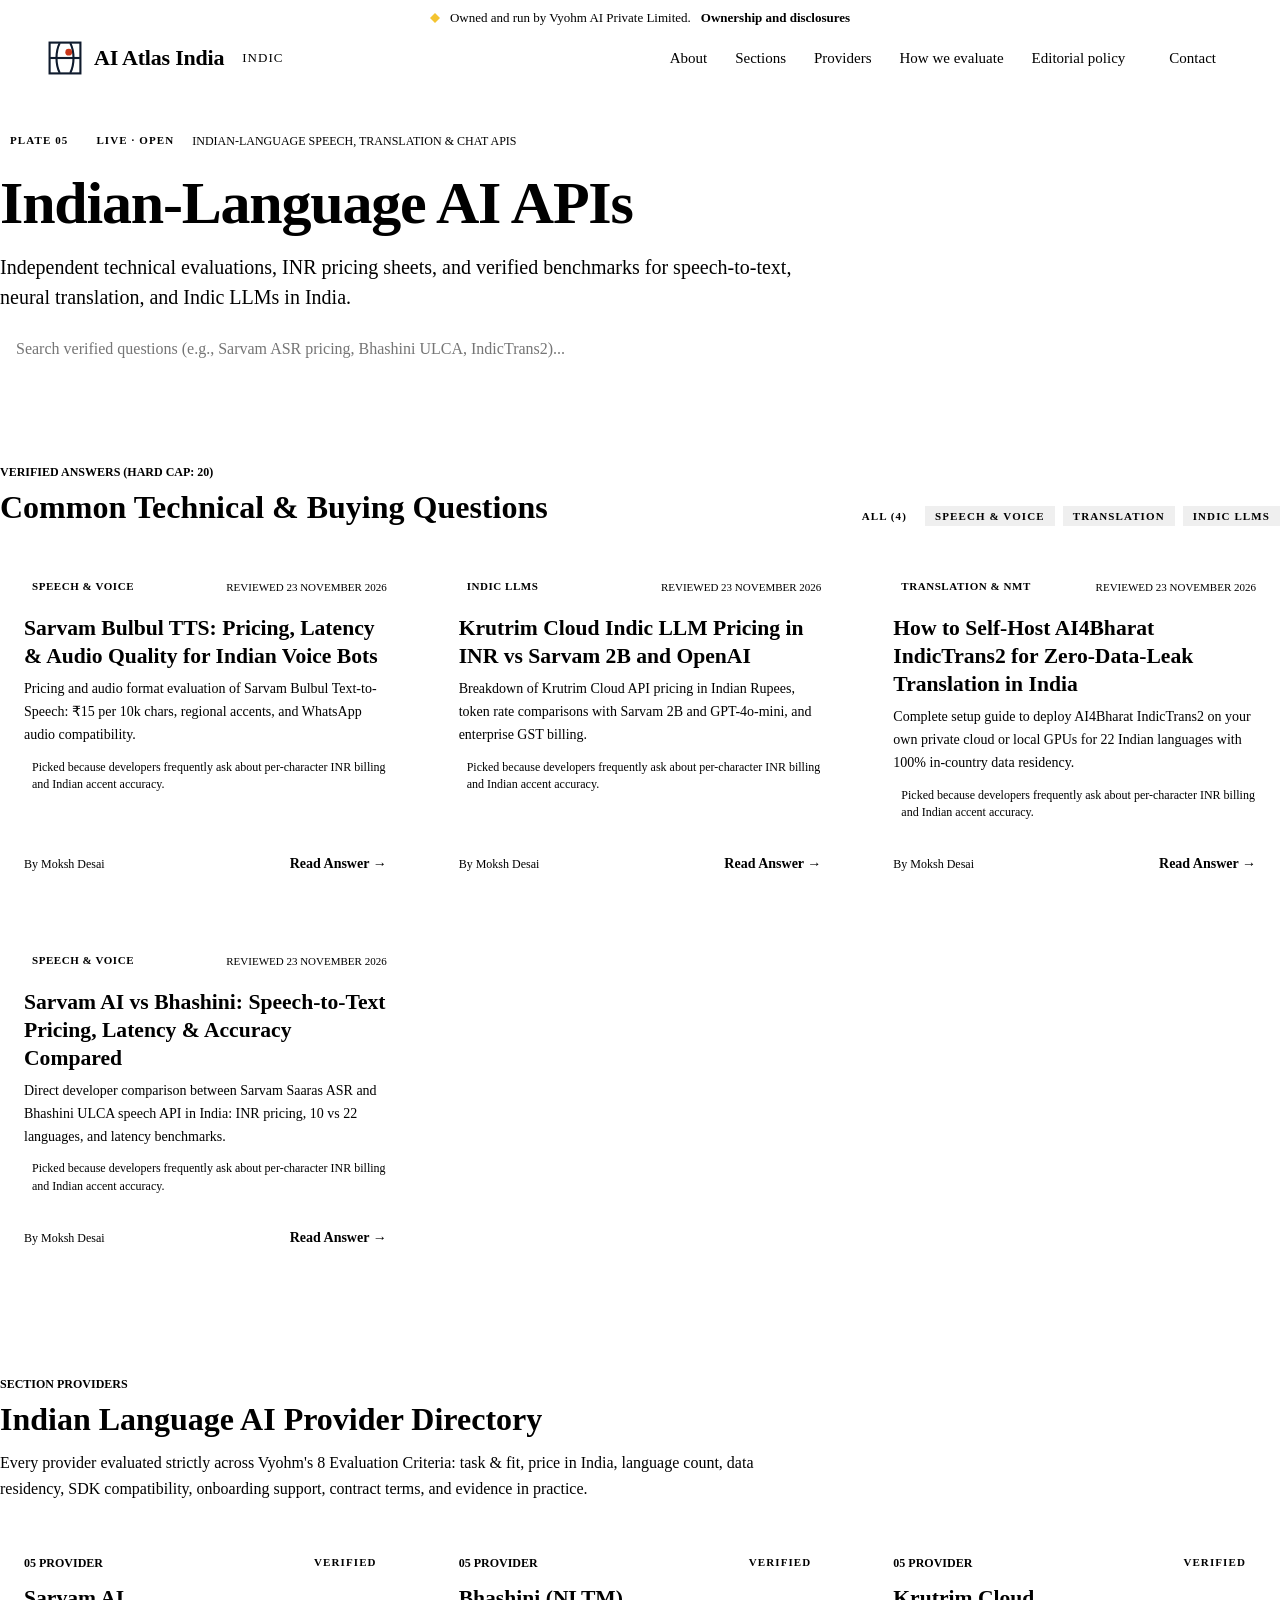
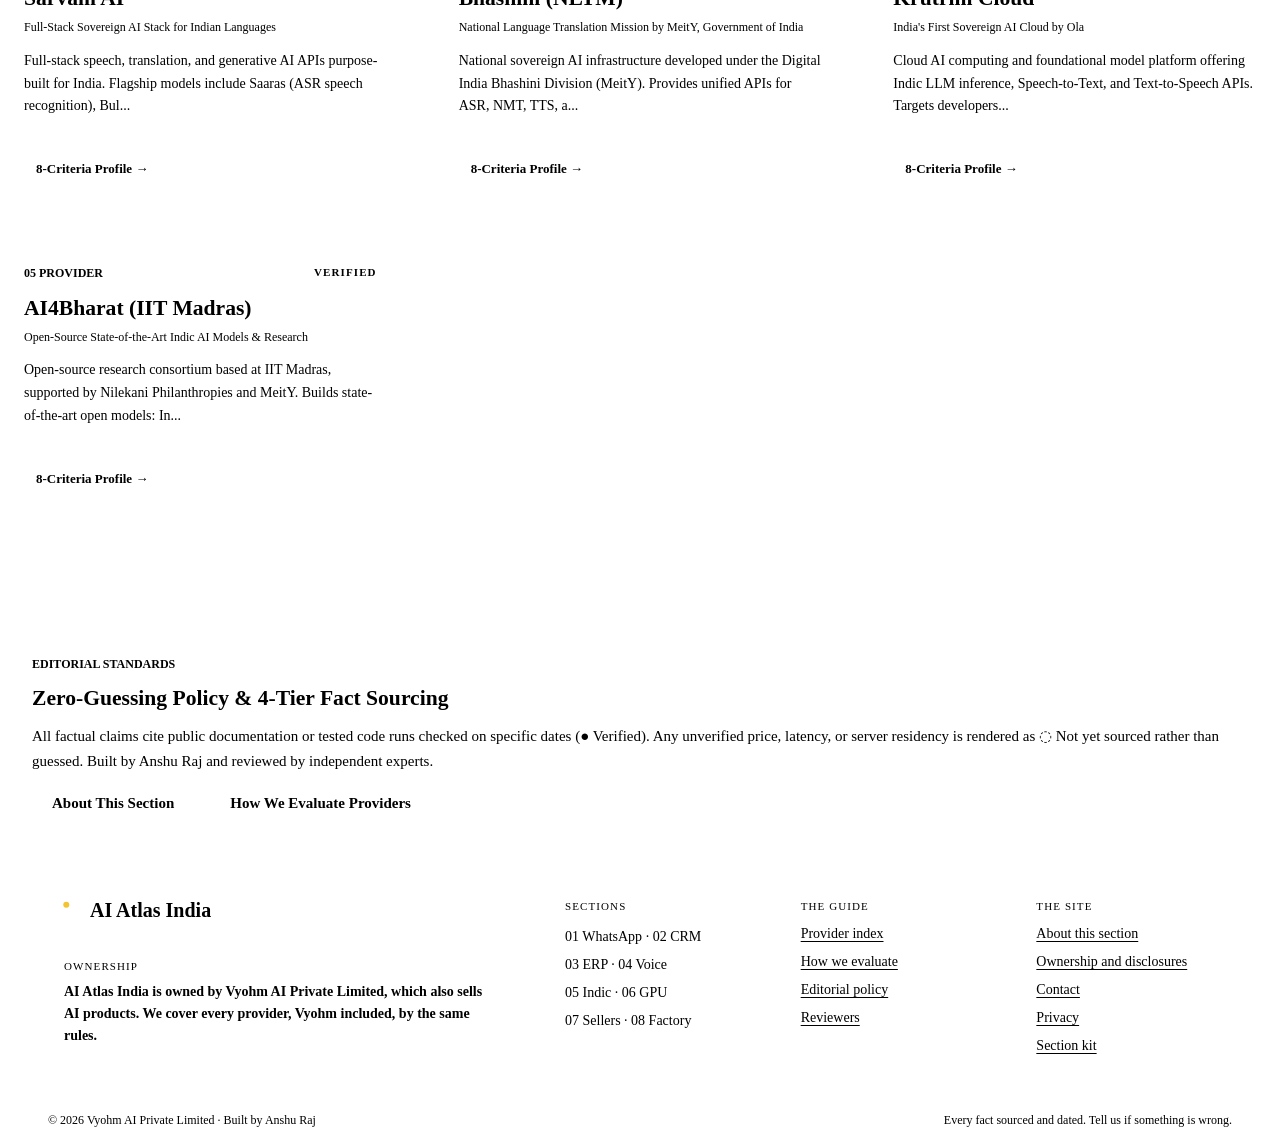
==== frontend/index.html @ ab7abc62 "feat: complete production-ready automated content discovery, expert verification, and publishing eng" ====
<!DOCTYPE html>
<html lang="en" data-section="indic">
<head>
  <meta charset="UTF-8">
  <meta name="viewport" content="width=device-width, initial-scale=1.0">
  <title>Plate 05: Indic Language AI — AI Atlas India</title>
  <meta name="description" content="Authoritative guide to Indian-language speech, translation, and chat APIs. Verified INR pricing, Indian language benchmarks, and working Python examples.">
  <link rel="canonical" href="https://indic.aiatlasindia.com/">
  
  <!-- AI Atlas India Section Kit Design Tokens -->
  <link rel="stylesheet" href="/tokens.css">
  
  <!-- Typography: Bricolage Grotesque, IBM Plex Sans, IBM Plex Mono -->
  <link rel="preconnect" href="https://fonts.googleapis.com">
  <link rel="preconnect" href="https://fonts.gstatic.com" crossorigin>
  <link href="https://fonts.googleapis.com/css2?family=Bricolage+Grotesque:opsz,wght@12..96,600;700;800&family=IBM+Plex+Mono:wght@400;500;600&family=IBM+Plex+Sans:wght@400;500;600;700&display=swap" rel="stylesheet">
  
  <style>
    /* Section Kit Core Application Styles */
    *, *::before, *::after { box-sizing: border-box; }
    html, body {
      margin: 0;
      padding: 0;
      background: var(--atlas-paper);
      color: var(--atlas-ink);
      font-family: var(--atlas-font-body);
      font-size: 16px;
      line-height: 1.625;
      -webkit-font-smoothing: antialiased;
    }
    a {
      color: var(--atlas-ink);
      text-decoration: none !important;
    }
    a:hover {
      color: var(--atlas-route) !important;
      text-decoration: none !important;
    }
    
    /* Route Red underline strictly for footer links and inline text citations */
    .atlas-footer a,
    footer a,
    .atlas-citation a,
    .atlas-prose a,
    .atlas-article-body p a {
      text-decoration: underline !important;
      text-decoration-color: var(--atlas-route) !important;
      text-underline-offset: 3px !important;
    }
    .atlas-footer a:hover,
    footer a:hover,
    .atlas-citation a:hover,
    .atlas-prose a:hover,
    .atlas-article-body p a:hover {
      color: var(--atlas-route) !important;
      text-decoration: underline !important;
      text-decoration-color: var(--atlas-route) !important;
    }

    /* Ensure card titles, buttons, headings and read answer links never have red underlines */
    .atlas-card a,
    .qa-card a,
    .atlas-card h3 a,
    .qa-card h3 a,
    .atlas-button,
    .atlas-header a,
    .atlas-h1 a,
    .atlas-h2 a,
    .atlas-h3 a,
    .qa-read-link,
    a.qa-read-link {
      text-decoration: none !important;
      border-bottom: none !important;
    }
    .atlas-card a:hover,
    .qa-card a:hover,
    .atlas-card h3 a:hover,
    .qa-read-link:hover,
    a.qa-read-link:hover {
      color: var(--atlas-route) !important;
      text-decoration: none !important;
      border-bottom: none !important;
    }
    
    .atlas-container {
      max-width: var(--atlas-content);
      margin: 0 auto;
      padding: 0 var(--atlas-gutter);
    }
    
    .atlas-band {
      padding: 48px 0;
      border-bottom: var(--atlas-band-rule);
    }
    .atlas-band--sea {
      background-color: var(--atlas-sea);
      background-image: 
        linear-gradient(to right, var(--atlas-grid) 1px, transparent 1px),
        linear-gradient(to bottom, var(--atlas-grid) 1px, transparent 1px);
      background-size: var(--atlas-grid-size) var(--atlas-grid-size);
    }
    
    /* Typography Rules */
    .atlas-display {
      font-family: var(--atlas-font-display);
      font-size: 2.75rem;
      line-height: 1.1;
      font-weight: 700;
      margin: 0 0 16px 0;
      letter-spacing: -0.02em;
    }
    @media (min-width: 768px) {
      .atlas-display { font-size: 3.75rem; }
    }
    .atlas-h2 {
      font-family: var(--atlas-font-display);
      font-size: 2rem;
      line-height: 1.2;
      font-weight: 700;
      margin: 0 0 20px 0;
    }
    .atlas-h3 {
      font-family: var(--atlas-font-display);
      font-size: 1.35rem;
      line-height: 1.3;
      font-weight: 700;
      margin: 0 0 12px 0;
    }
    .atlas-label {
      font-family: var(--atlas-font-mono);
      font-size: 0.75rem;
      line-height: 1.5;
      text-transform: uppercase;
      letter-spacing: var(--atlas-label-tracking);
      color: var(--atlas-muted);
    }
    .atlas-label--indic { color: var(--atlas-indic); font-weight: 600; }
    
    /* Status Badges */
    .atlas-badge {
      display: inline-flex;
      align-items: center;
      gap: 6px;
      padding: 4px 10px;
      font-family: var(--atlas-font-mono);
      font-size: 11px;
      font-weight: 600;
      text-transform: uppercase;
      letter-spacing: 0.1em;
      border: 1.5px solid var(--atlas-ink);
      border-radius: var(--atlas-radius);
    }
    .atlas-badge--live {
      background: var(--atlas-ink);
      color: var(--atlas-paper);
    }
    .atlas-badge--signal {
      background: var(--atlas-signal);
      color: var(--atlas-ink);
    }
    .atlas-badge--indic {
      background: var(--atlas-indic);
      color: var(--atlas-paper);
      border-color: var(--atlas-indic);
    }
    
    /* Fact Marks */
    .atlas-fact {
      font-family: var(--atlas-font-mono);
      font-size: 12px;
      line-height: 1.5;
      display: inline-block;
      padding: 2px 6px;
      background: var(--atlas-wash);
      border: 1px solid var(--atlas-rule);
      margin: 2px 0;
    }
    .atlas-fact--verified { color: var(--atlas-ink); }
    .atlas-fact--unsourced { color: var(--atlas-muted); border-style: dashed; }
    
    /* Byline Box */
    .atlas-byline-box {
      border: var(--atlas-border);
      background: var(--atlas-wash);
      padding: 16px 20px;
      margin: 24px 0;
      font-size: 14px;
    }
    .atlas-selection-chip {
      display: inline-block;
      border: 1px solid var(--atlas-rule);
      background: var(--atlas-wash);
      padding: 4px 8px;
      font-family: var(--atlas-font-mono);
      font-size: 11px;
      margin-top: 8px;
      color: var(--atlas-muted);
    }
    
    /* Cards and Grids */
    .atlas-grid-cards {
      display: grid;
      grid-template-columns: repeat(auto-fill, minmax(340px, 1fr));
      gap: 24px;
      margin-top: 24px;
    }
    .atlas-card {
      background: var(--atlas-paper);
      border: var(--atlas-border);
      padding: 24px;
      display: flex;
      flex-direction: column;
      justify-content: space-between;
    }
    .atlas-card:hover {
      outline: 2px solid var(--atlas-indic);
    }
    
    /* Tables */
    .atlas-table-wrapper {
      overflow-x: auto;
      margin: 24px 0;
      border: var(--atlas-border);
    }
    .atlas-table {
      width: 100%;
      border-collapse: collapse;
      text-align: left;
      font-size: 14px;
      background: var(--atlas-paper);
    }
    .atlas-table th {
      background: var(--atlas-ink);
      color: var(--atlas-paper);
      padding: 12px 16px;
      font-family: var(--atlas-font-mono);
      font-size: 12px;
      text-transform: uppercase;
      letter-spacing: 0.08em;
    }
    .atlas-table td {
      padding: 14px 16px;
      border-bottom: var(--atlas-row-rule);
      vertical-align: top;
    }
    .atlas-table tr:last-child td {
      border-bottom: none;
    }
    
    /* Code Blocks */
    .atlas-code-block {
      background: var(--atlas-ink);
      color: var(--atlas-on-ink);
      padding: 20px;
      border: var(--atlas-border);
      font-family: var(--atlas-font-mono);
      font-size: 13px;
      line-height: 1.6;
      overflow-x: auto;
      margin: 20px 0;
      position: relative;
    }
    .atlas-code-header {
      display: flex;
      justify-content: space-between;
      align-items: center;
      background: var(--atlas-ink-soft);
      padding: 8px 16px;
      margin: -20px -20px 16px -20px;
      font-family: var(--atlas-font-mono);
      font-size: 11px;
      text-transform: uppercase;
      letter-spacing: 0.1em;
      color: var(--atlas-on-ink-muted);
      border-bottom: 1px solid var(--atlas-ink-line);
    }
    
    /* Buttons & Search Controls */
    .atlas-button {
      display: inline-flex;
      align-items: center;
      justify-content: center;
      min-height: var(--atlas-tap);
      padding: 0 20px;
      font-family: var(--atlas-font-body);
      font-size: 15px;
      font-weight: 600;
      border: var(--atlas-border);
      border-radius: var(--atlas-radius);
      cursor: pointer;
      text-decoration: none;
    }
    .atlas-button--signal {
      background: var(--atlas-signal);
      color: var(--atlas-ink);
    }
    .atlas-button--signal:hover {
      background: #e2b322;
    }
    .atlas-button--secondary {
      background: var(--atlas-paper);
      color: var(--atlas-ink);
    }
    .atlas-button--secondary:hover {
      background: var(--atlas-wash);
    }
    
    .atlas-search-input {
      width: 100%;
      height: var(--atlas-tap);
      padding: 0 16px;
      font-family: var(--atlas-font-body);
      font-size: 16px;
      border: var(--atlas-border);
      border-radius: var(--atlas-radius);
      background: var(--atlas-paper);
      color: var(--atlas-ink);
      box-sizing: border-box;
    }
    .atlas-search-input:focus {
      outline: 2px solid var(--atlas-indic);
    }
  </style>
  
  
  <!-- Google tag (gtag.js) -->
  <script async src="https://www.googletagmanager.com/gtag/js?id=G-WK0D46CCQZ"></script>
  <script>
    window.dataLayer = window.dataLayer || [];
    function gtag(){dataLayer.push(arguments);}
    gtag('js', new Date());
    gtag('config', 'G-WK0D46CCQZ');
  </script>

  
  
</head>
<body>

<!-- AI Atlas India header. Generated from the live site at build time. Use it unchanged. -->
<!-- Needs tokens.css: <link rel="stylesheet" href="https://aiatlasindia.com/kit/tokens.css"> -->
<style>
/* Shared header. Needs tokens.css. Shipped inside /kit/header.html. */
.atlas-header {
  font-family: var(--atlas-font-body);
  color: var(--atlas-ink);
  background: var(--atlas-paper);
  border-bottom: 2px solid var(--atlas-ink);
}
.atlas-header a { text-decoration: none; }
.atlas-header__strip {
  background: var(--atlas-ink);
  color: var(--atlas-on-ink);
  font-size: 13px;
  line-height: 20px;
  padding: 8px 24px;
  display: flex;
  flex-wrap: wrap;
  gap: 4px 10px;
  justify-content: center;
  align-items: center;
  text-align: center;
  --atlas-focus: var(--atlas-signal);
}
.atlas-header__strip svg { flex: none; }
.atlas-header__strip a {
  color: var(--atlas-paper);
  font-weight: 600;
  text-decoration: underline;
  text-decoration-color: var(--atlas-route);
  text-underline-offset: 3px;
  padding-block: 12px;
  margin-block: -12px;
}
.atlas-header__strip a:hover { color: var(--atlas-signal); }
.atlas-header__bar {
  max-width: 1184px;
  margin: 0 auto;
  padding: 14px var(--atlas-gutter);
  display: flex;
  align-items: center;
  justify-content: space-between;
  gap: 24px;
  box-sizing: border-box;
  position: relative;
}
.atlas-header__lockup { display: flex; align-items: center; gap: 10px; min-width: 0; }
.atlas-header__brand {
  display: flex;
  align-items: center;
  gap: 12px;
  color: var(--atlas-ink);
  min-height: 44px;
}
.atlas-header__brand:hover { color: var(--atlas-ink); }
.atlas-header__brand svg { flex: none; }
.atlas-header__name {
  font-family: var(--atlas-font-display);
  font-size: 22px;
  font-weight: 700;
  letter-spacing: -0.01em;
  white-space: nowrap;
}
.atlas-header__section {
  display: inline-flex;
  align-items: center;
  min-height: 44px;
  color: var(--atlas-paper);
}
.atlas-header__section span {
  font-family: var(--atlas-font-mono);
  font-size: 13px;
  line-height: 20px;
  text-transform: uppercase;
  letter-spacing: 0.08em;
  padding: 3px 8px;
  background: var(--atlas-section);
  color: var(--atlas-paper);
  white-space: nowrap;
}
.atlas-header__section:hover { color: var(--atlas-paper); }
.atlas-header__nav {
  display: flex;
  align-items: center;
  gap: 28px;
  font-size: 15px;
  font-weight: 500;
  white-space: nowrap;
}
.atlas-header__nav a {
  color: var(--atlas-ink);
  display: inline-flex;
  align-items: center;
  min-height: 44px;
}
.atlas-header__nav a:hover { color: var(--atlas-route); }
.atlas-header__nav a.atlas-header__contact {
  border: 1.5px solid var(--atlas-ink);
  padding: 0 16px;
}
.atlas-header__menu { display: none; }
.atlas-header__menu summary {
  width: 44px;
  height: 44px;
  border: 1.5px solid var(--atlas-ink);
  background: var(--atlas-paper);
  display: flex;
  align-items: center;
  justify-content: center;
  cursor: pointer;
  list-style: none;
}
.atlas-header__menu summary::-webkit-details-marker { display: none; }
.atlas-header__menu nav {
  position: absolute;
  left: 0;
  right: 0;
  top: 100%;
  z-index: 5;
  background: var(--atlas-paper);
  border-top: 2px solid var(--atlas-ink);
  border-bottom: 2px solid var(--atlas-ink);
  display: flex;
  flex-direction: column;
  padding: 4px var(--atlas-gutter) 12px;
}
.atlas-header__menu nav a {
  color: var(--atlas-ink);
  font-size: 17px;
  font-weight: 500;
  min-height: 48px;
  display: flex;
  align-items: center;
  border-bottom: 1px solid var(--atlas-rule);
}
.atlas-header__menu nav a:last-child { border-bottom: 0; }

@media (max-width: 919px) {
  .atlas-header__nav { display: none; }
  .atlas-header__menu { display: block; }
}
@media (max-width: 767px) {
  .atlas-header__strip { padding-inline: 16px; }
}
@media (max-width: 399px) {
  .atlas-header__name { font-size: 20px; }
  .atlas-header__brand { gap: 10px; }
  .atlas-header__section span { font-size: 11px; padding: 3px 6px; }
}
</style>
<header class="atlas-header"> <div class="atlas-header__strip"> <svg aria-hidden="true" width="10" height="10" viewBox="0 0 10 10"><path d="M5 0 L10 5 L5 10 L0 5 Z" fill="#F4C430"></path></svg> <span>Owned and run by Vyohm AI Private Limited.</span> <a href="https://aiatlasindia.com/disclosures/">Ownership and disclosures</a> </div> <div class="atlas-header__bar"> <div class="atlas-header__lockup"> <a class="atlas-header__brand" href="https://aiatlasindia.com/"> <svg aria-hidden="true" width="34" height="34" viewBox="0 0 32 32"><g fill="none" stroke="#0F1B2D" stroke-width="2"><rect x="1.5" y="1.5" width="29" height="29"/><path d="M11 2C7 10 7 22 11 30"/><path d="M21 2c4 8 4 20 0 28"/><path d="M2 16h28"/><circle cx="19.5" cy="10.5" r="3.2" fill="#C9361A" stroke="none"/></g></svg> <span class="atlas-header__name">AI Atlas India</span> </a> <div class="atlas-header__section"><span>INDIC</span></div> </div> <nav class="atlas-header__nav" aria-label="Main"> <a href="/about.html">About</a><a href="https://aiatlasindia.com/#sections">Sections</a><a href="https://aiatlasindia.com/providers/">Providers</a><a href="https://aiatlasindia.com/how-we-evaluate/">How we evaluate</a><a href="https://aiatlasindia.com/editorial-policy/">Editorial policy</a> <a class="atlas-header__contact" href="https://aiatlasindia.com/contact/">Contact</a> </nav> <details class="atlas-header__menu"> <summary aria-label="Menu"> <svg aria-hidden="true" width="20" height="20" viewBox="0 0 20 20" fill="none" stroke="#0F1B2D" stroke-width="2"><path d="M3 5h14M3 10h14M3 15h14"></path></svg> </summary> <nav aria-label="Main menu"> <a href="/about.html">About</a><a href="https://aiatlasindia.com/#sections">Sections</a><a href="https://aiatlasindia.com/providers/">Providers</a><a href="https://aiatlasindia.com/how-we-evaluate/">How we evaluate</a><a href="https://aiatlasindia.com/editorial-policy/">Editorial policy</a> <a href="https://aiatlasindia.com/contact/">Contact</a> </nav> </details> </div> </header>


<main id="content">
  <!-- Hero Section Band -->
  <div class="atlas-band atlas-band--sea">
    <div class="atlas-container">
      <div style="display: flex; gap: 8px; align-items: center; margin-bottom: 16px;">
        <span class="atlas-badge atlas-badge--indic">PLATE 05</span>
        <span class="atlas-badge atlas-badge--live">LIVE · OPEN</span>
        <span class="atlas-label">INDIAN-LANGUAGE SPEECH, TRANSLATION & CHAT APIS</span>
      </div>
      <h1 class="atlas-display">Indian-Language AI APIs</h1>
      <p style="font-size: 1.25rem; line-height: 1.5; color: var(--atlas-muted); max-width: 820px; margin: 0 0 24px 0;">
        Independent technical evaluations, INR pricing sheets, and verified benchmarks for speech-to-text, neural translation, and Indic LLMs in India.
      </p>
      
      <!-- Live Search Box -->
      <div style="max-width: 640px; margin-top: 16px;">
        <input type="text" id="qaSearchInput" class="atlas-search-input" placeholder="Search verified questions (e.g., Sarvam ASR pricing, Bhashini ULCA, IndicTrans2)..." aria-label="Search verified questions">
      </div>
    </div>
  </div>

  <!-- Verified Q&As Band -->
  <div class="atlas-band">
    <div class="atlas-container">
      <div style="display: flex; justify-content: space-between; align-items: flex-end; flex-wrap: wrap; gap: 16px; margin-bottom: 24px;">
        <div>
          <span class="atlas-label atlas-label--indic">VERIFIED ANSWERS (HARD CAP: 20)</span>
          <h2 class="atlas-h2" style="margin: 4px 0 0 0; text-decoration: none !important; border: none !important;">Common Technical & Buying Questions</h2>
        </div>
        <!-- Category Filter Pills -->
        <div style="display: flex; gap: 8px; flex-wrap: wrap;" id="categoryFilterGroup">
          <button class="atlas-badge atlas-badge--indic cat-filter-btn" data-cat="all" style="cursor: pointer;">ALL (4)</button>
          <button class="atlas-badge cat-filter-btn" data-cat="Speech & Voice" style="cursor: pointer;">SPEECH & VOICE</button>
          <button class="atlas-badge cat-filter-btn" data-cat="Translation & NMT" style="cursor: pointer;">TRANSLATION</button>
          <button class="atlas-badge cat-filter-btn" data-cat="Indic LLMs" style="cursor: pointer;">INDIC LLMS</button>
        </div>
      </div>

      <div class="atlas-grid-cards" id="qaGrid">
        
        <article class="atlas-card qa-card" data-category="Speech &amp; Voice" data-title="sarvam bulbul tts: pricing, latency &amp; audio quality for indian voice bots">
          <div>
            <div style="display: flex; justify-content: space-between; align-items: center; flex-wrap: wrap; row-gap: 8px; column-gap: 16px; margin-bottom: 14px;">
              <span class="atlas-badge atlas-badge--indic" style="white-space: nowrap; flex-shrink: 0; font-size: 11px; padding: 4px 8px; letter-spacing: 0.05em;">SPEECH &AMP; VOICE</span>
              <span class="atlas-label" style="white-space: nowrap; font-size: 11px; color: var(--atlas-muted); text-align: right; flex-shrink: 0; margin-left: auto;">REVIEWED 23 November 2026</span>
            </div>
            <h3 class="atlas-h3" style="margin-bottom: 8px;">
              <a href="/answers/sarvam-bulbul-tts-pricing-and-voice-latency.html" style="text-decoration: none !important; border-bottom: none !important; color: var(--atlas-ink);">Sarvam Bulbul TTS: Pricing, Latency &amp; Audio Quality for Indian Voice Bots</a>
            </h3>
            <p style="font-size: 14px; color: var(--atlas-muted); margin: 0 0 12px 0;">
              Pricing and audio format evaluation of Sarvam Bulbul Text-to-Speech: ₹15 per 10k chars, regional accents, and WhatsApp audio compatibility.
            </p>
            <div style="font-size: 12px; line-height: 1.45; color: var(--atlas-muted); margin-top: 10px; border-left: 2px solid var(--atlas-indic); padding-left: 8px;">
              Picked because developers frequently ask about per-character INR billing and Indian accent accuracy.
            </div>
          </div>
          <div style="padding-top: 16px; border-top: var(--atlas-row-rule); margin-top: 16px; display: flex; justify-content: space-between; align-items: center;">
            <span style="font-size: 12px; font-family: var(--atlas-font-mono); color: var(--atlas-muted);">
              By Moksh Desai
            </span>
            <a href="/answers/sarvam-bulbul-tts-pricing-and-voice-latency.html" class="qa-read-link" style="font-weight: 600; font-size: 14px; text-decoration: none !important; border-bottom: none !important; color: var(--atlas-ink);">Read Answer →</a>
          </div>
        </article>

        <article class="atlas-card qa-card" data-category="Indic LLMs" data-title="krutrim cloud indic llm pricing in inr vs sarvam 2b and openai">
          <div>
            <div style="display: flex; justify-content: space-between; align-items: center; flex-wrap: wrap; row-gap: 8px; column-gap: 16px; margin-bottom: 14px;">
              <span class="atlas-badge atlas-badge--indic" style="white-space: nowrap; flex-shrink: 0; font-size: 11px; padding: 4px 8px; letter-spacing: 0.05em;">INDIC LLMS</span>
              <span class="atlas-label" style="white-space: nowrap; font-size: 11px; color: var(--atlas-muted); text-align: right; flex-shrink: 0; margin-left: auto;">REVIEWED 23 November 2026</span>
            </div>
            <h3 class="atlas-h3" style="margin-bottom: 8px;">
              <a href="/answers/krutrim-cloud-indic-llm-pricing-and-token-cost.html" style="text-decoration: none !important; border-bottom: none !important; color: var(--atlas-ink);">Krutrim Cloud Indic LLM Pricing in INR vs Sarvam 2B and OpenAI</a>
            </h3>
            <p style="font-size: 14px; color: var(--atlas-muted); margin: 0 0 12px 0;">
              Breakdown of Krutrim Cloud API pricing in Indian Rupees, token rate comparisons with Sarvam 2B and GPT-4o-mini, and enterprise GST billing.
            </p>
            <div style="font-size: 12px; line-height: 1.45; color: var(--atlas-muted); margin-top: 10px; border-left: 2px solid var(--atlas-indic); padding-left: 8px;">
              Picked because developers frequently ask about per-character INR billing and Indian accent accuracy.
            </div>
          </div>
          <div style="padding-top: 16px; border-top: var(--atlas-row-rule); margin-top: 16px; display: flex; justify-content: space-between; align-items: center;">
            <span style="font-size: 12px; font-family: var(--atlas-font-mono); color: var(--atlas-muted);">
              By Moksh Desai
            </span>
            <a href="/answers/krutrim-cloud-indic-llm-pricing-and-token-cost.html" class="qa-read-link" style="font-weight: 600; font-size: 14px; text-decoration: none !important; border-bottom: none !important; color: var(--atlas-ink);">Read Answer →</a>
          </div>
        </article>

        <article class="atlas-card qa-card" data-category="Translation &amp; NMT" data-title="how to self-host ai4bharat indictrans2 for zero-data-leak translation in india">
          <div>
            <div style="display: flex; justify-content: space-between; align-items: center; flex-wrap: wrap; row-gap: 8px; column-gap: 16px; margin-bottom: 14px;">
              <span class="atlas-badge atlas-badge--indic" style="white-space: nowrap; flex-shrink: 0; font-size: 11px; padding: 4px 8px; letter-spacing: 0.05em;">TRANSLATION &AMP; NMT</span>
              <span class="atlas-label" style="white-space: nowrap; font-size: 11px; color: var(--atlas-muted); text-align: right; flex-shrink: 0; margin-left: auto;">REVIEWED 23 November 2026</span>
            </div>
            <h3 class="atlas-h3" style="margin-bottom: 8px;">
              <a href="/answers/how-to-self-host-ai4bharat-indictrans2-on-premise.html" style="text-decoration: none !important; border-bottom: none !important; color: var(--atlas-ink);">How to Self-Host AI4Bharat IndicTrans2 for Zero-Data-Leak Translation in India</a>
            </h3>
            <p style="font-size: 14px; color: var(--atlas-muted); margin: 0 0 12px 0;">
              Complete setup guide to deploy AI4Bharat IndicTrans2 on your own private cloud or local GPUs for 22 Indian languages with 100% in-country data residency.
            </p>
            <div style="font-size: 12px; line-height: 1.45; color: var(--atlas-muted); margin-top: 10px; border-left: 2px solid var(--atlas-indic); padding-left: 8px;">
              Picked because developers frequently ask about per-character INR billing and Indian accent accuracy.
            </div>
          </div>
          <div style="padding-top: 16px; border-top: var(--atlas-row-rule); margin-top: 16px; display: flex; justify-content: space-between; align-items: center;">
            <span style="font-size: 12px; font-family: var(--atlas-font-mono); color: var(--atlas-muted);">
              By Moksh Desai
            </span>
            <a href="/answers/how-to-self-host-ai4bharat-indictrans2-on-premise.html" class="qa-read-link" style="font-weight: 600; font-size: 14px; text-decoration: none !important; border-bottom: none !important; color: var(--atlas-ink);">Read Answer →</a>
          </div>
        </article>

        <article class="atlas-card qa-card" data-category="Speech &amp; Voice" data-title="sarvam ai vs bhashini: speech-to-text pricing, latency &amp; accuracy compared">
          <div>
            <div style="display: flex; justify-content: space-between; align-items: center; flex-wrap: wrap; row-gap: 8px; column-gap: 16px; margin-bottom: 14px;">
              <span class="atlas-badge atlas-badge--indic" style="white-space: nowrap; flex-shrink: 0; font-size: 11px; padding: 4px 8px; letter-spacing: 0.05em;">SPEECH &AMP; VOICE</span>
              <span class="atlas-label" style="white-space: nowrap; font-size: 11px; color: var(--atlas-muted); text-align: right; flex-shrink: 0; margin-left: auto;">REVIEWED 23 November 2026</span>
            </div>
            <h3 class="atlas-h3" style="margin-bottom: 8px;">
              <a href="/answers/sarvam-vs-bhashini-speech-to-text-cost-accuracy.html" style="text-decoration: none !important; border-bottom: none !important; color: var(--atlas-ink);">Sarvam AI vs Bhashini: Speech-to-Text Pricing, Latency &amp; Accuracy Compared</a>
            </h3>
            <p style="font-size: 14px; color: var(--atlas-muted); margin: 0 0 12px 0;">
              Direct developer comparison between Sarvam Saaras ASR and Bhashini ULCA speech API in India: INR pricing, 10 vs 22 languages, and latency benchmarks.
            </p>
            <div style="font-size: 12px; line-height: 1.45; color: var(--atlas-muted); margin-top: 10px; border-left: 2px solid var(--atlas-indic); padding-left: 8px;">
              Picked because developers frequently ask about per-character INR billing and Indian accent accuracy.
            </div>
          </div>
          <div style="padding-top: 16px; border-top: var(--atlas-row-rule); margin-top: 16px; display: flex; justify-content: space-between; align-items: center;">
            <span style="font-size: 12px; font-family: var(--atlas-font-mono); color: var(--atlas-muted);">
              By Moksh Desai
            </span>
            <a href="/answers/sarvam-vs-bhashini-speech-to-text-cost-accuracy.html" class="qa-read-link" style="font-weight: 600; font-size: 14px; text-decoration: none !important; border-bottom: none !important; color: var(--atlas-ink);">Read Answer →</a>
          </div>
        </article>

      </div>
      
      <div id="noResultsMsg" style="display: none; padding: 48px 0; text-align: center; border: var(--atlas-border); background: var(--atlas-wash); margin-top: 24px;">
        <p style="font-family: var(--atlas-font-mono); margin: 0; color: var(--atlas-muted);">No verified answers matching your search query.</p>
      </div>
    </div>
  </div>

  <!-- 8-Criteria Provider Directory Band -->
  <div class="atlas-band atlas-band--sea">
    <div class="atlas-container">
      <span class="atlas-label atlas-label--indic">SECTION PROVIDERS</span>
      <h2 class="atlas-h2" style="margin: 4px 0 12px 0;">Indian Language AI Provider Directory</h2>
      <p style="color: var(--atlas-muted); max-width: 780px; margin: 0 0 24px 0;">
        Every provider evaluated strictly across Vyohm's 8 Evaluation Criteria: task & fit, price in India, language count, data residency, SDK compatibility, onboarding support, contract terms, and evidence in practice.
      </p>

      <div class="atlas-grid-cards">
        
        <div class="atlas-card">
          <div>
            <div style="display: flex; justify-content: space-between; align-items: center; margin-bottom: 8px;">
              <span class="atlas-label" style="font-weight: 700; color: var(--atlas-route);">05 PROVIDER</span>
              <span class="atlas-badge atlas-badge--live">VERIFIED</span>
            </div>
            <h3 class="atlas-h3" style="margin-bottom: 6px;">
              <a href="/providers/sarvam-ai.html" style="text-decoration: none !important; color: var(--atlas-ink);">Sarvam AI</a>
            </h3>
            <p style="font-family: var(--atlas-font-mono); font-size: 12px; color: var(--atlas-muted); margin: 0 0 12px 0;">
              Full-Stack Sovereign AI Stack for Indian Languages
            </p>
            <p style="font-size: 14px; color: var(--atlas-ink); margin: 0 0 16px 0;">
              Full-stack speech, translation, and generative AI APIs purpose-built for India. Flagship models include Saaras (ASR speech recognition), Bul...
            </p>
          </div>
          <div style="padding-top: 16px; border-top: var(--atlas-row-rule); display: flex; justify-content: space-between; align-items: center;">
            <a href="/providers/sarvam-ai.html" class="atlas-button atlas-button--secondary" style="font-size: 13px; min-height: 38px; padding: 0 12px;">
              8-Criteria Profile →
            </a>
          </div>
        </div>

        <div class="atlas-card">
          <div>
            <div style="display: flex; justify-content: space-between; align-items: center; margin-bottom: 8px;">
              <span class="atlas-label" style="font-weight: 700; color: var(--atlas-route);">05 PROVIDER</span>
              <span class="atlas-badge atlas-badge--live">VERIFIED</span>
            </div>
            <h3 class="atlas-h3" style="margin-bottom: 6px;">
              <a href="/providers/bhashini.html" style="text-decoration: none !important; color: var(--atlas-ink);">Bhashini (NLTM)</a>
            </h3>
            <p style="font-family: var(--atlas-font-mono); font-size: 12px; color: var(--atlas-muted); margin: 0 0 12px 0;">
              National Language Translation Mission by MeitY, Government of India
            </p>
            <p style="font-size: 14px; color: var(--atlas-ink); margin: 0 0 16px 0;">
              National sovereign AI infrastructure developed under the Digital India Bhashini Division (MeitY). Provides unified APIs for ASR, NMT, TTS, a...
            </p>
          </div>
          <div style="padding-top: 16px; border-top: var(--atlas-row-rule); display: flex; justify-content: space-between; align-items: center;">
            <a href="/providers/bhashini.html" class="atlas-button atlas-button--secondary" style="font-size: 13px; min-height: 38px; padding: 0 12px;">
              8-Criteria Profile →
            </a>
          </div>
        </div>

        <div class="atlas-card">
          <div>
            <div style="display: flex; justify-content: space-between; align-items: center; margin-bottom: 8px;">
              <span class="atlas-label" style="font-weight: 700; color: var(--atlas-route);">05 PROVIDER</span>
              <span class="atlas-badge atlas-badge--live">VERIFIED</span>
            </div>
            <h3 class="atlas-h3" style="margin-bottom: 6px;">
              <a href="/providers/krutrim.html" style="text-decoration: none !important; color: var(--atlas-ink);">Krutrim Cloud</a>
            </h3>
            <p style="font-family: var(--atlas-font-mono); font-size: 12px; color: var(--atlas-muted); margin: 0 0 12px 0;">
              India&#x27;s First Sovereign AI Cloud by Ola
            </p>
            <p style="font-size: 14px; color: var(--atlas-ink); margin: 0 0 16px 0;">
              Cloud AI computing and foundational model platform offering Indic LLM inference, Speech-to-Text, and Text-to-Speech APIs. Targets developers...
            </p>
          </div>
          <div style="padding-top: 16px; border-top: var(--atlas-row-rule); display: flex; justify-content: space-between; align-items: center;">
            <a href="/providers/krutrim.html" class="atlas-button atlas-button--secondary" style="font-size: 13px; min-height: 38px; padding: 0 12px;">
              8-Criteria Profile →
            </a>
          </div>
        </div>

        <div class="atlas-card">
          <div>
            <div style="display: flex; justify-content: space-between; align-items: center; margin-bottom: 8px;">
              <span class="atlas-label" style="font-weight: 700; color: var(--atlas-route);">05 PROVIDER</span>
              <span class="atlas-badge atlas-badge--live">VERIFIED</span>
            </div>
            <h3 class="atlas-h3" style="margin-bottom: 6px;">
              <a href="/providers/ai4bharat.html" style="text-decoration: none !important; color: var(--atlas-ink);">AI4Bharat (IIT Madras)</a>
            </h3>
            <p style="font-family: var(--atlas-font-mono); font-size: 12px; color: var(--atlas-muted); margin: 0 0 12px 0;">
              Open-Source State-of-the-Art Indic AI Models &amp; Research
            </p>
            <p style="font-size: 14px; color: var(--atlas-ink); margin: 0 0 16px 0;">
              Open-source research consortium based at IIT Madras, supported by Nilekani Philanthropies and MeitY. Builds state-of-the-art open models: In...
            </p>
          </div>
          <div style="padding-top: 16px; border-top: var(--atlas-row-rule); display: flex; justify-content: space-between; align-items: center;">
            <a href="/providers/ai4bharat.html" class="atlas-button atlas-button--secondary" style="font-size: 13px; min-height: 38px; padding: 0 12px;">
              8-Criteria Profile →
            </a>
          </div>
        </div>

      </div>
    </div>
  </div>

  <!-- Editorial Standards & Methodology Band -->
  <div class="atlas-band">
    <div class="atlas-container">
      <div style="border: var(--atlas-border); padding: 32px; background: var(--atlas-wash);">
        <span class="atlas-label atlas-label--indic">EDITORIAL STANDARDS</span>
        <h3 class="atlas-h3" style="margin: 8px 0 12px 0;">Zero-Guessing Policy & 4-Tier Fact Sourcing</h3>
        <p style="font-size: 15px; line-height: 1.7; color: var(--atlas-ink); margin: 0 0 16px 0;">
          All factual claims cite public documentation or tested code runs checked on specific dates (● Verified). Any unverified price, latency, or server residency is rendered as ◌ Not yet sourced rather than guessed. Built by Anshu Raj and reviewed by independent experts.
        </p>
        <div style="display: flex; gap: 16px; flex-wrap: wrap;">
          <a href="/about.html" class="atlas-button atlas-button--signal">About This Section</a>
          <a href="https://aiatlasindia.com/how-we-evaluate/" class="atlas-button atlas-button--secondary">How We Evaluate Providers</a>
        </div>
      </div>
    </div>
  </div>
</main>

<script>
  document.addEventListener('DOMContentLoaded', function() {
    const searchInput = document.getElementById('qaSearchInput');
    const cards = document.querySelectorAll('.qa-card');
    const filterBtns = document.querySelectorAll('.cat-filter-btn');
    const noResults = document.getElementById('noResultsMsg');
    let currentCat = 'all';

    function filterCards() {
      const query = searchInput.value.toLowerCase().trim();
      let visibleCount = 0;

      cards.forEach(card => {
        const title = card.getAttribute('data-title') || '';
        const cat = card.getAttribute('data-category') || '';
        const matchesQuery = query === '' || title.includes(query) || card.innerText.toLowerCase().includes(query);
        const matchesCat = currentCat === 'all' || cat === currentCat;

        if (matchesQuery && matchesCat) {
          card.style.display = 'flex';
          visibleCount++;
        } else {
          card.style.display = 'none';
        }
      });

      noResults.style.display = (visibleCount === 0) ? 'block' : 'none';
    }

    searchInput.addEventListener('input', filterCards);

    filterBtns.forEach(btn => {
      btn.addEventListener('click', function() {
        filterBtns.forEach(b => b.classList.remove('atlas-badge--indic'));
        this.classList.add('atlas-badge--indic');
        currentCat = this.getAttribute('data-cat');
        filterCards();
      });
    });
  });
</script>

<!-- AI Atlas India footer. Generated from the live site at build time. Use it unchanged. -->
<!-- Needs tokens.css: <link rel="stylesheet" href="https://aiatlasindia.com/kit/tokens.css"> -->
<style>
/* Shared footer. Needs tokens.css. Shipped inside /kit/footer.html. */
.atlas-footer {
  font-family: var(--atlas-font-body);
  color: var(--atlas-on-ink);
  background: var(--atlas-ink);
  font-size: 14px;
  line-height: 22px;
  --atlas-focus: var(--atlas-signal);
}
.atlas-footer a {
  color: var(--atlas-paper);
  text-decoration: underline;
  text-decoration-color: var(--atlas-route);
  text-underline-offset: 3px;
}
.atlas-footer a:hover { color: var(--atlas-signal); }
.atlas-footer__inner {
  max-width: 1184px;
  margin: 0 auto;
  padding: 48px var(--atlas-gutter) 24px;
  box-sizing: border-box;
  display: flex;
  flex-direction: column;
  gap: 32px;
}
.atlas-footer__cols { display: flex; flex-wrap: wrap; gap: 40px; }
.atlas-footer__about { flex: 3 1 340px; display: flex; flex-direction: column; gap: 16px; }
.atlas-footer__brand { display: flex; align-items: center; gap: 12px; }
.atlas-footer__brand svg { flex: none; }
.atlas-footer__name {
  font-family: var(--atlas-font-display);
  font-size: 20px;
  font-weight: 700;
  color: var(--atlas-paper);
}
.atlas-footer__ownership {
  border: 1.5px solid var(--atlas-signal);
  padding: 14px 16px;
  max-width: 460px;
  display: flex;
  flex-direction: column;
  gap: 4px;
  color: var(--atlas-paper);
}
.atlas-footer__ownership p { margin: 0; }
.atlas-footer__label {
  margin: 0;
  font-family: var(--atlas-font-mono);
  font-size: 11px;
  font-weight: 400;
  letter-spacing: 0.1em;
  text-transform: uppercase;
  color: var(--atlas-on-ink-muted);
}
.atlas-footer__label--signal { color: var(--atlas-signal); }
.atlas-footer__col { flex: 1 1 150px; display: flex; flex-direction: column; gap: 6px; }
.atlas-footer__col ul {
  list-style: none;
  margin: 0;
  padding: 0;
  display: flex;
  flex-direction: column;
  gap: 6px;
}
.atlas-footer__col--sections ul { display: block; }
.atlas-footer__col--sections li { display: inline; line-height: 28px; }
.atlas-footer__col--sections li:nth-child(odd)::after { content: ' · '; }
.atlas-footer__col--sections li:nth-child(even)::after { content: '\A'; white-space: pre; }
.atlas-footer__col a { display: inline-block; padding-block: 11px; margin-block: -11px; }
.atlas-footer__built {
  margin: 0;
  color: var(--atlas-paper);
  font-weight: 600;
}
.atlas-footer__base {
  border-top: 1px solid var(--atlas-muted);
  padding-top: 16px;
  display: flex;
  flex-wrap: wrap;
  gap: 8px 24px;
  justify-content: space-between;
  font-family: var(--atlas-font-mono);
  font-size: 12px;
  color: var(--atlas-on-ink-muted);
}
.atlas-footer__base p { margin: 0; }
@media (max-width: 767px) {
  .atlas-footer__inner { padding-top: 40px; }
  .atlas-footer__col { flex-basis: 100%; }
  .atlas-footer__col a { padding-block: 11px; margin-block: -8px; }
  .atlas-footer__col ul { gap: 10px; }
}
</style>
<footer class="atlas-footer"> <div class="atlas-footer__inner"> <div class="atlas-footer__cols"> <div class="atlas-footer__about"> <div class="atlas-footer__brand"> <svg aria-hidden="true" width="30" height="30" viewBox="0 0 32 32"><g fill="none" stroke="#FFFFFF" stroke-width="2"><rect x="1.5" y="1.5" width="29" height="29"/><path d="M11 2C7 10 7 22 11 30"/><path d="M21 2c4 8 4 20 0 28"/><path d="M2 16h28"/><circle cx="19.5" cy="10.5" r="3.2" fill="#F4C430" stroke="none"/></g></svg> <span class="atlas-footer__name">AI Atlas India</span> </div> <div class="atlas-footer__ownership"> <p class="atlas-footer__label atlas-footer__label--signal">Ownership</p> <p><strong>AI Atlas India is owned by Vyohm AI Private Limited, which also sells AI products. We cover every provider, Vyohm included, by the same rules.</strong></p> </div>  </div> <nav class="atlas-footer__col atlas-footer__col--sections" aria-label="Sections"> <h2 class="atlas-footer__label">Sections</h2> <ul> <li><span>01 WhatsApp</span></li><li><span>02 CRM</span></li><li><span>03 ERP</span></li><li><span>04 Voice</span></li><li><span>05 Indic</span></li><li><span>06 GPU</span></li><li><span>07 Sellers</span></li><li><span>08 Factory</span></li> </ul> </nav> <nav class="atlas-footer__col" aria-label="The guide"> <h2 class="atlas-footer__label">The guide</h2> <ul> <li><a href="https://aiatlasindia.com/providers/">Provider index</a></li><li><a href="https://aiatlasindia.com/how-we-evaluate/">How we evaluate</a></li><li><a href="https://aiatlasindia.com/editorial-policy/">Editorial policy</a></li><li><a href="https://aiatlasindia.com/reviewers/">Reviewers</a></li> </ul> </nav> <nav class="atlas-footer__col" aria-label="The site"> <h2 class="atlas-footer__label">The site</h2> <ul> <li><a href="/about.html">About this section</a></li><li><a href="https://aiatlasindia.com/disclosures/">Ownership and disclosures</a></li><li><a href="https://aiatlasindia.com/contact/">Contact</a></li><li><a href="https://aiatlasindia.com/privacy/">Privacy</a></li><li><a href="https://aiatlasindia.com/kit/">Section kit</a></li> </ul> </nav> </div> <div class="atlas-footer__base"> <p>© 2026 Vyohm AI Private Limited · Built by Anshu Raj</p> <p>Every fact sourced and dated. Tell us if something is wrong.</p> </div> </div> </footer>

</body>
</html>
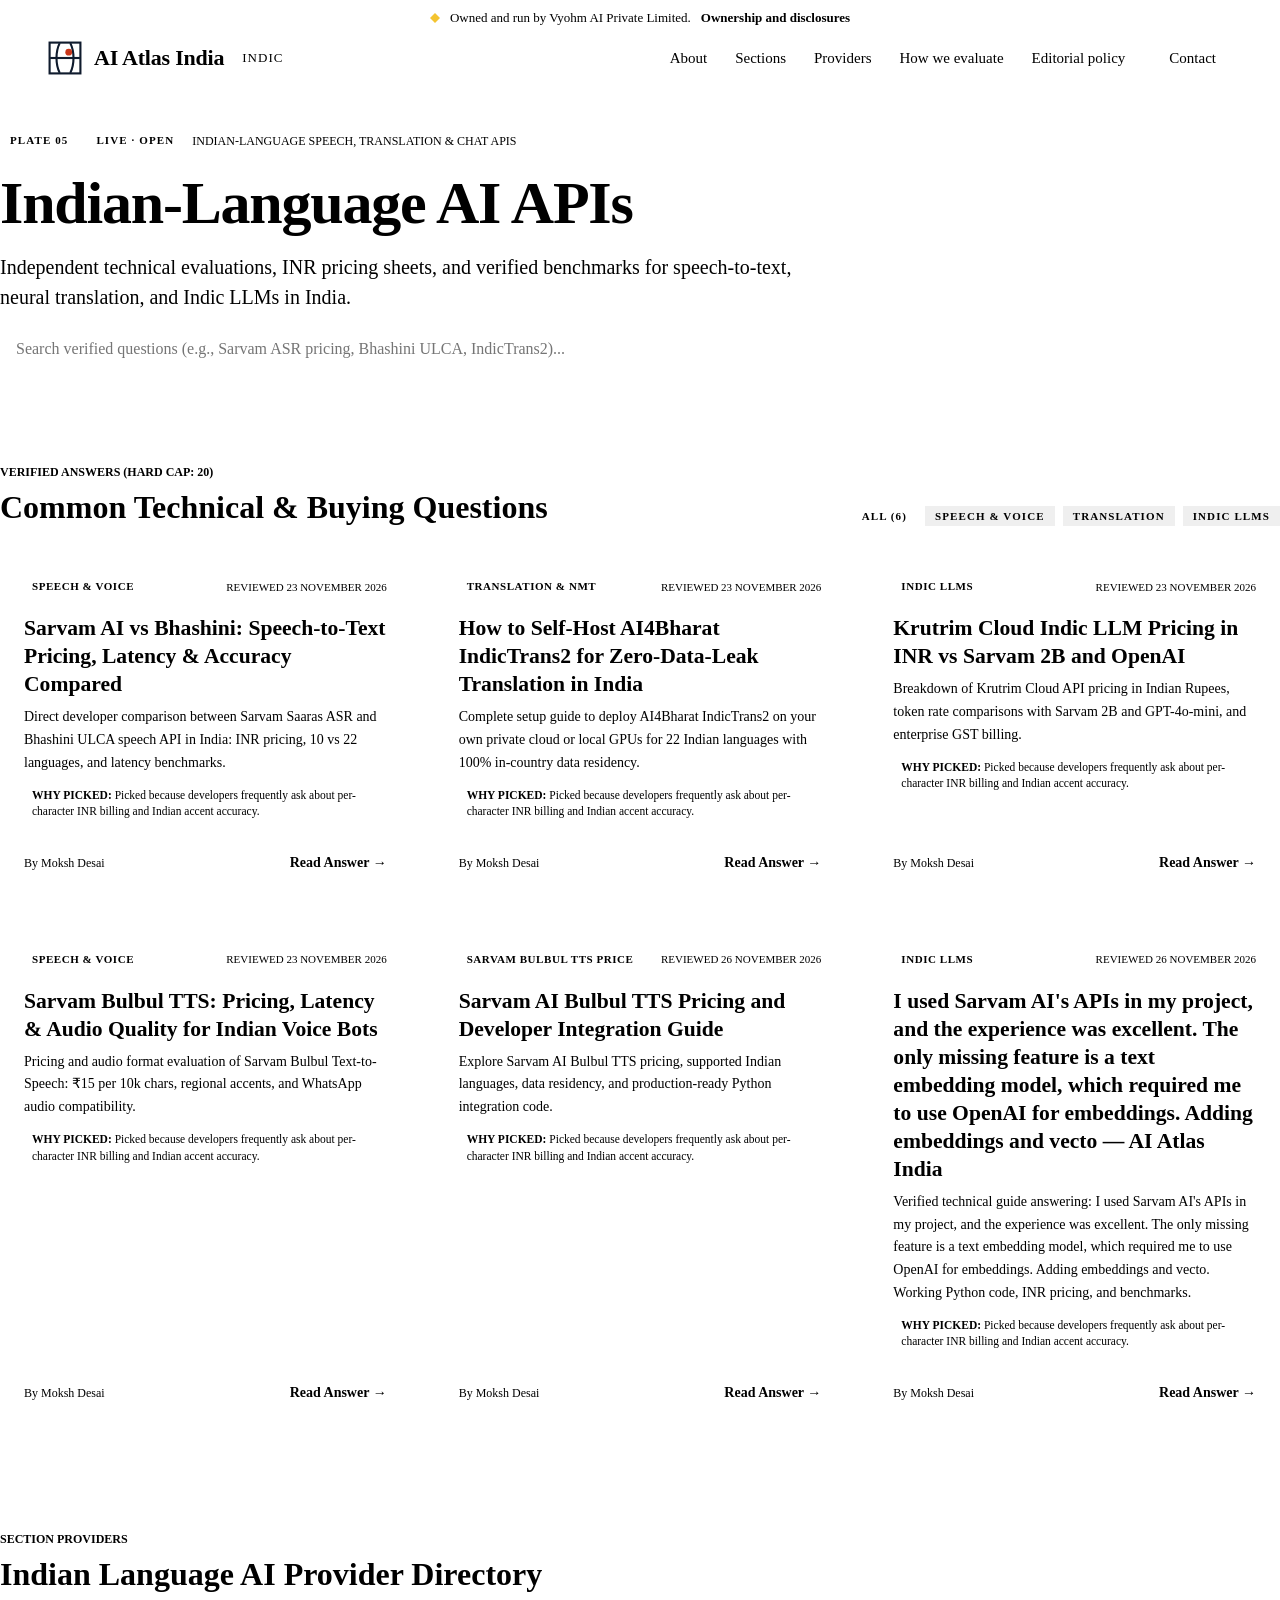
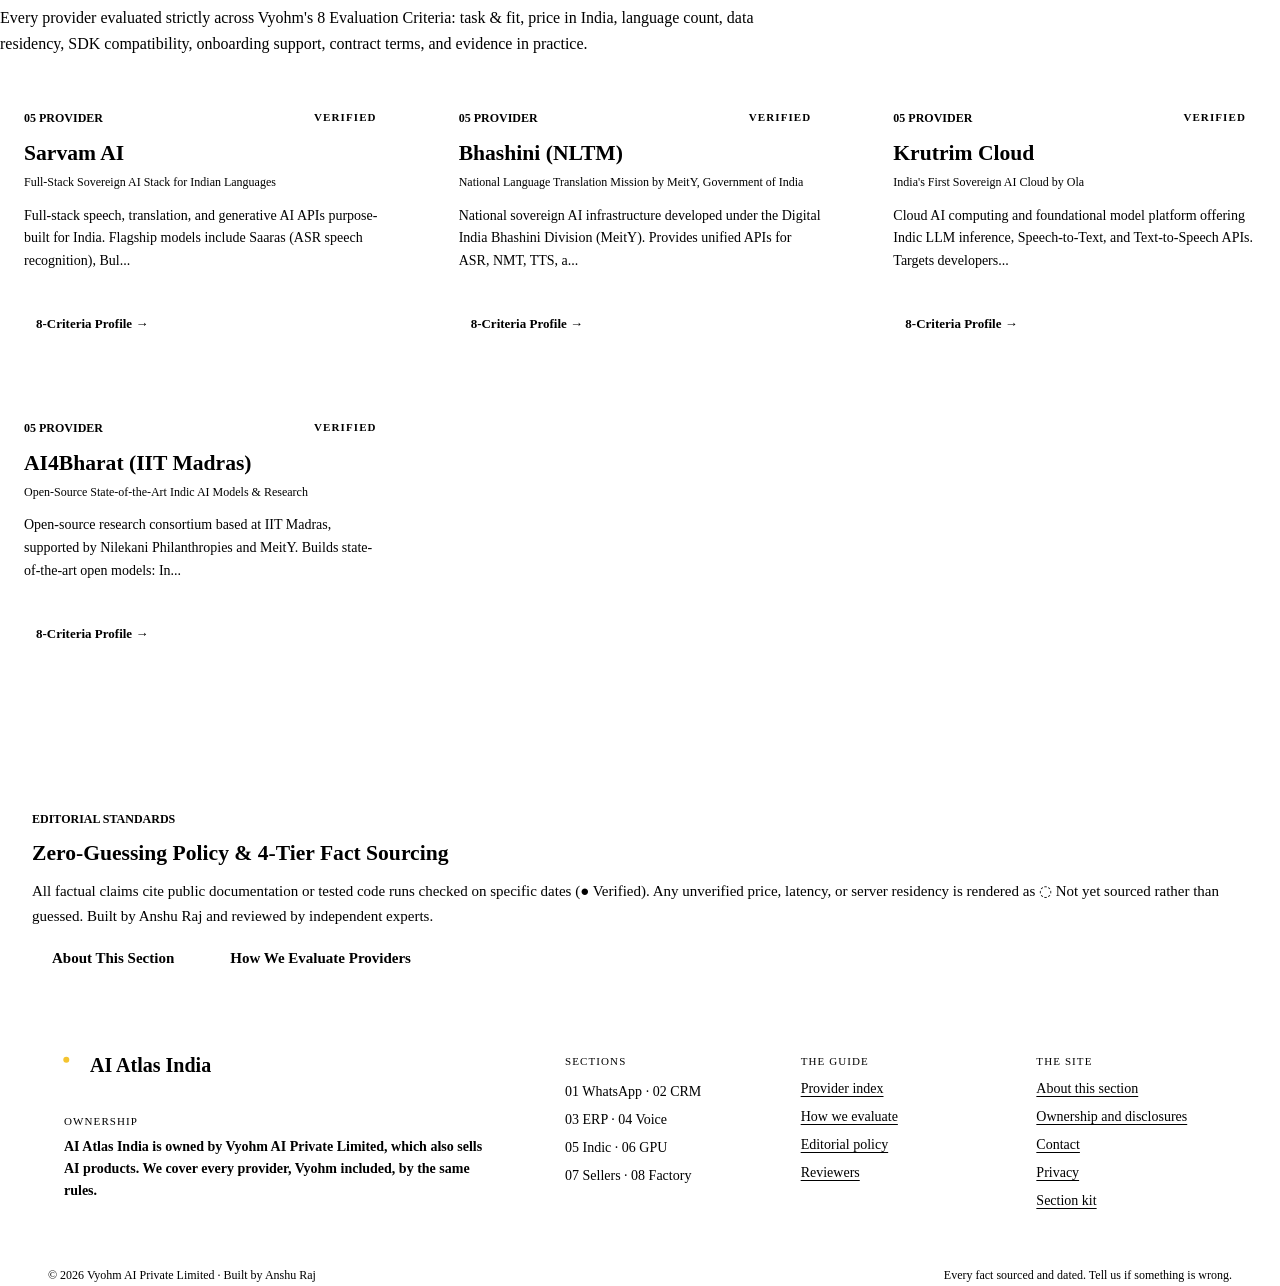
==== commit 85d0d66d: "Publish 6 approved answers to Vercel" ====
--- a/frontend/index.html
+++ b/frontend/index.html
@@ -9,6 +9,7 @@
   
   <!-- AI Atlas India Section Kit Design Tokens -->
   <link rel="stylesheet" href="/tokens.css">
+  <link rel="stylesheet" href="/static/tokens.css">
   
   <!-- Typography: Bricolage Grotesque, IBM Plex Sans, IBM Plex Mono -->
   <link rel="preconnect" href="https://fonts.googleapis.com">
@@ -522,7 +523,7 @@
         </div>
         <!-- Category Filter Pills -->
         <div style="display: flex; gap: 8px; flex-wrap: wrap;" id="categoryFilterGroup">
-          <button class="atlas-badge atlas-badge--indic cat-filter-btn" data-cat="all" style="cursor: pointer;">ALL (4)</button>
+          <button class="atlas-badge atlas-badge--indic cat-filter-btn" data-cat="all" style="cursor: pointer;">ALL (6)</button>
           <button class="atlas-badge cat-filter-btn" data-cat="Speech & Voice" style="cursor: pointer;">SPEECH & VOICE</button>
           <button class="atlas-badge cat-filter-btn" data-cat="Translation & NMT" style="cursor: pointer;">TRANSLATION</button>
           <button class="atlas-badge cat-filter-btn" data-cat="Indic LLMs" style="cursor: pointer;">INDIC LLMS</button>
@@ -531,6 +532,78 @@
 
       <div class="atlas-grid-cards" id="qaGrid">
         
+        <article class="atlas-card qa-card" data-category="Speech &amp; Voice" data-title="sarvam ai vs bhashini: speech-to-text pricing, latency &amp; accuracy compared">
+          <div>
+            <div style="display: flex; justify-content: space-between; align-items: center; flex-wrap: wrap; row-gap: 8px; column-gap: 16px; margin-bottom: 14px;">
+              <span class="atlas-badge atlas-badge--indic" style="white-space: nowrap; flex-shrink: 0; font-size: 11px; padding: 4px 8px; letter-spacing: 0.05em;">SPEECH &AMP; VOICE</span>
+              <span class="atlas-label" style="white-space: nowrap; font-size: 11px; color: var(--atlas-muted); text-align: right; flex-shrink: 0; margin-left: auto;">REVIEWED 23 November 2026</span>
+            </div>
+            <h3 class="atlas-h3" style="margin-bottom: 8px;">
+              <a href="/answers/sarvam-vs-bhashini-speech-to-text-cost-accuracy.html" style="text-decoration: none !important; border-bottom: none !important; color: var(--atlas-ink);">Sarvam AI vs Bhashini: Speech-to-Text Pricing, Latency &amp; Accuracy Compared</a>
+            </h3>
+            <p style="font-size: 14px; color: var(--atlas-muted); margin: 0 0 12px 0;">
+              Direct developer comparison between Sarvam Saaras ASR and Bhashini ULCA speech API in India: INR pricing, 10 vs 22 languages, and latency benchmarks.
+            </p>
+            <div style="font-size: 11.5px; line-height: 1.45; color: var(--atlas-muted); margin-top: 10px; border-left: 2px solid var(--atlas-indic); padding-left: 8px; font-family: var(--atlas-font-mono);">
+              <strong style="color: var(--atlas-ink);">WHY PICKED:</strong> Picked because developers frequently ask about per-character INR billing and Indian accent accuracy.
+            </div>
+          </div>
+          <div style="padding-top: 16px; border-top: var(--atlas-row-rule); margin-top: 16px; display: flex; justify-content: space-between; align-items: center;">
+            <span style="font-size: 12px; font-family: var(--atlas-font-mono); color: var(--atlas-muted);">
+              By Moksh Desai
+            </span>
+            <a href="/answers/sarvam-vs-bhashini-speech-to-text-cost-accuracy.html" class="qa-read-link" style="font-weight: 600; font-size: 14px; text-decoration: none !important; border-bottom: none !important; color: var(--atlas-ink);">Read Answer →</a>
+          </div>
+        </article>
+
+        <article class="atlas-card qa-card" data-category="Translation &amp; NMT" data-title="how to self-host ai4bharat indictrans2 for zero-data-leak translation in india">
+          <div>
+            <div style="display: flex; justify-content: space-between; align-items: center; flex-wrap: wrap; row-gap: 8px; column-gap: 16px; margin-bottom: 14px;">
+              <span class="atlas-badge atlas-badge--indic" style="white-space: nowrap; flex-shrink: 0; font-size: 11px; padding: 4px 8px; letter-spacing: 0.05em;">TRANSLATION &AMP; NMT</span>
+              <span class="atlas-label" style="white-space: nowrap; font-size: 11px; color: var(--atlas-muted); text-align: right; flex-shrink: 0; margin-left: auto;">REVIEWED 23 November 2026</span>
+            </div>
+            <h3 class="atlas-h3" style="margin-bottom: 8px;">
+              <a href="/answers/how-to-self-host-ai4bharat-indictrans2-on-premise.html" style="text-decoration: none !important; border-bottom: none !important; color: var(--atlas-ink);">How to Self-Host AI4Bharat IndicTrans2 for Zero-Data-Leak Translation in India</a>
+            </h3>
+            <p style="font-size: 14px; color: var(--atlas-muted); margin: 0 0 12px 0;">
+              Complete setup guide to deploy AI4Bharat IndicTrans2 on your own private cloud or local GPUs for 22 Indian languages with 100% in-country data residency.
+            </p>
+            <div style="font-size: 11.5px; line-height: 1.45; color: var(--atlas-muted); margin-top: 10px; border-left: 2px solid var(--atlas-indic); padding-left: 8px; font-family: var(--atlas-font-mono);">
+              <strong style="color: var(--atlas-ink);">WHY PICKED:</strong> Picked because developers frequently ask about per-character INR billing and Indian accent accuracy.
+            </div>
+          </div>
+          <div style="padding-top: 16px; border-top: var(--atlas-row-rule); margin-top: 16px; display: flex; justify-content: space-between; align-items: center;">
+            <span style="font-size: 12px; font-family: var(--atlas-font-mono); color: var(--atlas-muted);">
+              By Moksh Desai
+            </span>
+            <a href="/answers/how-to-self-host-ai4bharat-indictrans2-on-premise.html" class="qa-read-link" style="font-weight: 600; font-size: 14px; text-decoration: none !important; border-bottom: none !important; color: var(--atlas-ink);">Read Answer →</a>
+          </div>
+        </article>
+
+        <article class="atlas-card qa-card" data-category="Indic LLMs" data-title="krutrim cloud indic llm pricing in inr vs sarvam 2b and openai">
+          <div>
+            <div style="display: flex; justify-content: space-between; align-items: center; flex-wrap: wrap; row-gap: 8px; column-gap: 16px; margin-bottom: 14px;">
+              <span class="atlas-badge atlas-badge--indic" style="white-space: nowrap; flex-shrink: 0; font-size: 11px; padding: 4px 8px; letter-spacing: 0.05em;">INDIC LLMS</span>
+              <span class="atlas-label" style="white-space: nowrap; font-size: 11px; color: var(--atlas-muted); text-align: right; flex-shrink: 0; margin-left: auto;">REVIEWED 23 November 2026</span>
+            </div>
+            <h3 class="atlas-h3" style="margin-bottom: 8px;">
+              <a href="/answers/krutrim-cloud-indic-llm-pricing-and-token-cost.html" style="text-decoration: none !important; border-bottom: none !important; color: var(--atlas-ink);">Krutrim Cloud Indic LLM Pricing in INR vs Sarvam 2B and OpenAI</a>
+            </h3>
+            <p style="font-size: 14px; color: var(--atlas-muted); margin: 0 0 12px 0;">
+              Breakdown of Krutrim Cloud API pricing in Indian Rupees, token rate comparisons with Sarvam 2B and GPT-4o-mini, and enterprise GST billing.
+            </p>
+            <div style="font-size: 11.5px; line-height: 1.45; color: var(--atlas-muted); margin-top: 10px; border-left: 2px solid var(--atlas-indic); padding-left: 8px; font-family: var(--atlas-font-mono);">
+              <strong style="color: var(--atlas-ink);">WHY PICKED:</strong> Picked because developers frequently ask about per-character INR billing and Indian accent accuracy.
+            </div>
+          </div>
+          <div style="padding-top: 16px; border-top: var(--atlas-row-rule); margin-top: 16px; display: flex; justify-content: space-between; align-items: center;">
+            <span style="font-size: 12px; font-family: var(--atlas-font-mono); color: var(--atlas-muted);">
+              By Moksh Desai
+            </span>
+            <a href="/answers/krutrim-cloud-indic-llm-pricing-and-token-cost.html" class="qa-read-link" style="font-weight: 600; font-size: 14px; text-decoration: none !important; border-bottom: none !important; color: var(--atlas-ink);">Read Answer →</a>
+          </div>
+        </article>
+
         <article class="atlas-card qa-card" data-category="Speech &amp; Voice" data-title="sarvam bulbul tts: pricing, latency &amp; audio quality for indian voice bots">
           <div>
             <div style="display: flex; justify-content: space-between; align-items: center; flex-wrap: wrap; row-gap: 8px; column-gap: 16px; margin-bottom: 14px;">
@@ -543,8 +616,8 @@
             <p style="font-size: 14px; color: var(--atlas-muted); margin: 0 0 12px 0;">
               Pricing and audio format evaluation of Sarvam Bulbul Text-to-Speech: ₹15 per 10k chars, regional accents, and WhatsApp audio compatibility.
             </p>
-            <div style="font-size: 12px; line-height: 1.45; color: var(--atlas-muted); margin-top: 10px; border-left: 2px solid var(--atlas-indic); padding-left: 8px;">
-              Picked because developers frequently ask about per-character INR billing and Indian accent accuracy.
+            <div style="font-size: 11.5px; line-height: 1.45; color: var(--atlas-muted); margin-top: 10px; border-left: 2px solid var(--atlas-indic); padding-left: 8px; font-family: var(--atlas-font-mono);">
+              <strong style="color: var(--atlas-ink);">WHY PICKED:</strong> Picked because developers frequently ask about per-character INR billing and Indian accent accuracy.
             </div>
           </div>
           <div style="padding-top: 16px; border-top: var(--atlas-row-rule); margin-top: 16px; display: flex; justify-content: space-between; align-items: center;">
@@ -555,75 +628,51 @@
           </div>
         </article>
 
-        <article class="atlas-card qa-card" data-category="Indic LLMs" data-title="krutrim cloud indic llm pricing in inr vs sarvam 2b and openai">
+        <article class="atlas-card qa-card" data-category="sarvam bulbul tts price" data-title="sarvam ai bulbul tts pricing and developer integration guide">
           <div>
             <div style="display: flex; justify-content: space-between; align-items: center; flex-wrap: wrap; row-gap: 8px; column-gap: 16px; margin-bottom: 14px;">
-              <span class="atlas-badge atlas-badge--indic" style="white-space: nowrap; flex-shrink: 0; font-size: 11px; padding: 4px 8px; letter-spacing: 0.05em;">INDIC LLMS</span>
-              <span class="atlas-label" style="white-space: nowrap; font-size: 11px; color: var(--atlas-muted); text-align: right; flex-shrink: 0; margin-left: auto;">REVIEWED 23 November 2026</span>
+              <span class="atlas-badge atlas-badge--indic" style="white-space: nowrap; flex-shrink: 0; font-size: 11px; padding: 4px 8px; letter-spacing: 0.05em;">SARVAM BULBUL TTS PRICE</span>
+              <span class="atlas-label" style="white-space: nowrap; font-size: 11px; color: var(--atlas-muted); text-align: right; flex-shrink: 0; margin-left: auto;">REVIEWED 26 November 2026</span>
             </div>
             <h3 class="atlas-h3" style="margin-bottom: 8px;">
-              <a href="/answers/krutrim-cloud-indic-llm-pricing-and-token-cost.html" style="text-decoration: none !important; border-bottom: none !important; color: var(--atlas-ink);">Krutrim Cloud Indic LLM Pricing in INR vs Sarvam 2B and OpenAI</a>
+              <a href="/answers/sarvam-ai-when-it-reaches-agi-says-hate.html" style="text-decoration: none !important; border-bottom: none !important; color: var(--atlas-ink);">Sarvam AI Bulbul TTS Pricing and Developer Integration Guide</a>
             </h3>
             <p style="font-size: 14px; color: var(--atlas-muted); margin: 0 0 12px 0;">
-              Breakdown of Krutrim Cloud API pricing in Indian Rupees, token rate comparisons with Sarvam 2B and GPT-4o-mini, and enterprise GST billing.
-            </p>
-            <div style="font-size: 12px; line-height: 1.45; color: var(--atlas-muted); margin-top: 10px; border-left: 2px solid var(--atlas-indic); padding-left: 8px;">
-              Picked because developers frequently ask about per-character INR billing and Indian accent accuracy.
+              Explore Sarvam AI Bulbul TTS pricing, supported Indian languages, data residency, and production-ready Python integration code.
+            </p>
+            <div style="font-size: 11.5px; line-height: 1.45; color: var(--atlas-muted); margin-top: 10px; border-left: 2px solid var(--atlas-indic); padding-left: 8px; font-family: var(--atlas-font-mono);">
+              <strong style="color: var(--atlas-ink);">WHY PICKED:</strong> Picked because developers frequently ask about per-character INR billing and Indian accent accuracy.
             </div>
           </div>
           <div style="padding-top: 16px; border-top: var(--atlas-row-rule); margin-top: 16px; display: flex; justify-content: space-between; align-items: center;">
             <span style="font-size: 12px; font-family: var(--atlas-font-mono); color: var(--atlas-muted);">
               By Moksh Desai
             </span>
-            <a href="/answers/krutrim-cloud-indic-llm-pricing-and-token-cost.html" class="qa-read-link" style="font-weight: 600; font-size: 14px; text-decoration: none !important; border-bottom: none !important; color: var(--atlas-ink);">Read Answer →</a>
+            <a href="/answers/sarvam-ai-when-it-reaches-agi-says-hate.html" class="qa-read-link" style="font-weight: 600; font-size: 14px; text-decoration: none !important; border-bottom: none !important; color: var(--atlas-ink);">Read Answer →</a>
           </div>
         </article>
 
-        <article class="atlas-card qa-card" data-category="Translation &amp; NMT" data-title="how to self-host ai4bharat indictrans2 for zero-data-leak translation in india">
+        <article class="atlas-card qa-card" data-category="Indic LLMs" data-title="i used sarvam ai&#x27;s apis in my project, and the experience was excellent. the only missing feature is a text embedding model, which required me to use openai for embeddings. adding embeddings and vecto — ai atlas india">
           <div>
             <div style="display: flex; justify-content: space-between; align-items: center; flex-wrap: wrap; row-gap: 8px; column-gap: 16px; margin-bottom: 14px;">
-              <span class="atlas-badge atlas-badge--indic" style="white-space: nowrap; flex-shrink: 0; font-size: 11px; padding: 4px 8px; letter-spacing: 0.05em;">TRANSLATION &AMP; NMT</span>
-              <span class="atlas-label" style="white-space: nowrap; font-size: 11px; color: var(--atlas-muted); text-align: right; flex-shrink: 0; margin-left: auto;">REVIEWED 23 November 2026</span>
+              <span class="atlas-badge atlas-badge--indic" style="white-space: nowrap; flex-shrink: 0; font-size: 11px; padding: 4px 8px; letter-spacing: 0.05em;">INDIC LLMS</span>
+              <span class="atlas-label" style="white-space: nowrap; font-size: 11px; color: var(--atlas-muted); text-align: right; flex-shrink: 0; margin-left: auto;">REVIEWED 26 November 2026</span>
             </div>
             <h3 class="atlas-h3" style="margin-bottom: 8px;">
-              <a href="/answers/how-to-self-host-ai4bharat-indictrans2-on-premise.html" style="text-decoration: none !important; border-bottom: none !important; color: var(--atlas-ink);">How to Self-Host AI4Bharat IndicTrans2 for Zero-Data-Leak Translation in India</a>
+              <a href="/answers/i-used-sarvam-ai-s-apis-in-my-project-and-the-experienc.html" style="text-decoration: none !important; border-bottom: none !important; color: var(--atlas-ink);">I used Sarvam AI&#x27;s APIs in my project, and the experience was excellent. The only missing feature is a text embedding model, which required me to use OpenAI for embeddings. Adding embeddings and vecto — AI Atlas India</a>
             </h3>
             <p style="font-size: 14px; color: var(--atlas-muted); margin: 0 0 12px 0;">
-              Complete setup guide to deploy AI4Bharat IndicTrans2 on your own private cloud or local GPUs for 22 Indian languages with 100% in-country data residency.
-            </p>
-            <div style="font-size: 12px; line-height: 1.45; color: var(--atlas-muted); margin-top: 10px; border-left: 2px solid var(--atlas-indic); padding-left: 8px;">
-              Picked because developers frequently ask about per-character INR billing and Indian accent accuracy.
+              Verified technical guide answering: I used Sarvam AI&#x27;s APIs in my project, and the experience was excellent. The only missing feature is a text embedding model, which required me to use OpenAI for embeddings. Adding embeddings and vecto. Working Python code, INR pricing, and benchmarks.
+            </p>
+            <div style="font-size: 11.5px; line-height: 1.45; color: var(--atlas-muted); margin-top: 10px; border-left: 2px solid var(--atlas-indic); padding-left: 8px; font-family: var(--atlas-font-mono);">
+              <strong style="color: var(--atlas-ink);">WHY PICKED:</strong> Picked because developers frequently ask about per-character INR billing and Indian accent accuracy.
             </div>
           </div>
           <div style="padding-top: 16px; border-top: var(--atlas-row-rule); margin-top: 16px; display: flex; justify-content: space-between; align-items: center;">
             <span style="font-size: 12px; font-family: var(--atlas-font-mono); color: var(--atlas-muted);">
               By Moksh Desai
             </span>
-            <a href="/answers/how-to-self-host-ai4bharat-indictrans2-on-premise.html" class="qa-read-link" style="font-weight: 600; font-size: 14px; text-decoration: none !important; border-bottom: none !important; color: var(--atlas-ink);">Read Answer →</a>
-          </div>
-        </article>
-
-        <article class="atlas-card qa-card" data-category="Speech &amp; Voice" data-title="sarvam ai vs bhashini: speech-to-text pricing, latency &amp; accuracy compared">
-          <div>
-            <div style="display: flex; justify-content: space-between; align-items: center; flex-wrap: wrap; row-gap: 8px; column-gap: 16px; margin-bottom: 14px;">
-              <span class="atlas-badge atlas-badge--indic" style="white-space: nowrap; flex-shrink: 0; font-size: 11px; padding: 4px 8px; letter-spacing: 0.05em;">SPEECH &AMP; VOICE</span>
-              <span class="atlas-label" style="white-space: nowrap; font-size: 11px; color: var(--atlas-muted); text-align: right; flex-shrink: 0; margin-left: auto;">REVIEWED 23 November 2026</span>
-            </div>
-            <h3 class="atlas-h3" style="margin-bottom: 8px;">
-              <a href="/answers/sarvam-vs-bhashini-speech-to-text-cost-accuracy.html" style="text-decoration: none !important; border-bottom: none !important; color: var(--atlas-ink);">Sarvam AI vs Bhashini: Speech-to-Text Pricing, Latency &amp; Accuracy Compared</a>
-            </h3>
-            <p style="font-size: 14px; color: var(--atlas-muted); margin: 0 0 12px 0;">
-              Direct developer comparison between Sarvam Saaras ASR and Bhashini ULCA speech API in India: INR pricing, 10 vs 22 languages, and latency benchmarks.
-            </p>
-            <div style="font-size: 12px; line-height: 1.45; color: var(--atlas-muted); margin-top: 10px; border-left: 2px solid var(--atlas-indic); padding-left: 8px;">
-              Picked because developers frequently ask about per-character INR billing and Indian accent accuracy.
-            </div>
-          </div>
-          <div style="padding-top: 16px; border-top: var(--atlas-row-rule); margin-top: 16px; display: flex; justify-content: space-between; align-items: center;">
-            <span style="font-size: 12px; font-family: var(--atlas-font-mono); color: var(--atlas-muted);">
-              By Moksh Desai
-            </span>
-            <a href="/answers/sarvam-vs-bhashini-speech-to-text-cost-accuracy.html" class="qa-read-link" style="font-weight: 600; font-size: 14px; text-decoration: none !important; border-bottom: none !important; color: var(--atlas-ink);">Read Answer →</a>
+            <a href="/answers/i-used-sarvam-ai-s-apis-in-my-project-and-the-experienc.html" class="qa-read-link" style="font-weight: 600; font-size: 14px; text-decoration: none !important; border-bottom: none !important; color: var(--atlas-ink);">Read Answer →</a>
           </div>
         </article>
 
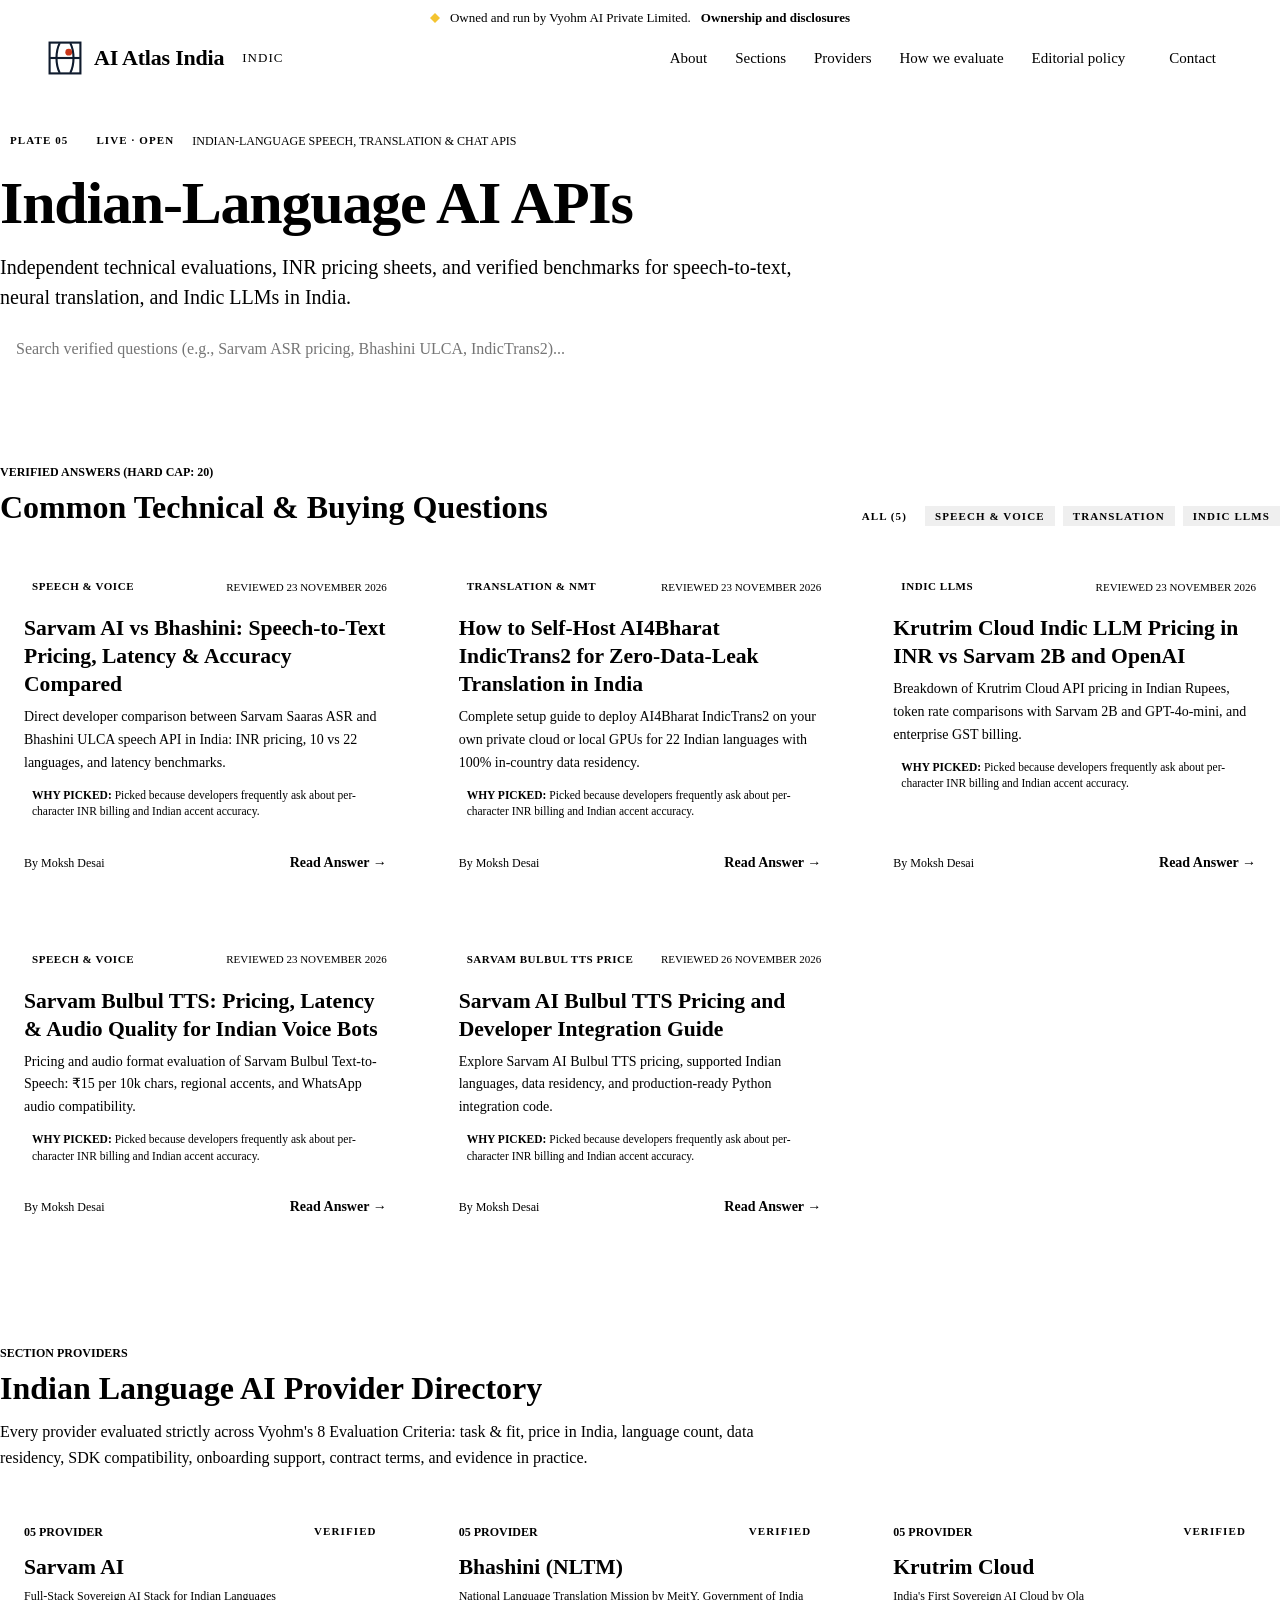
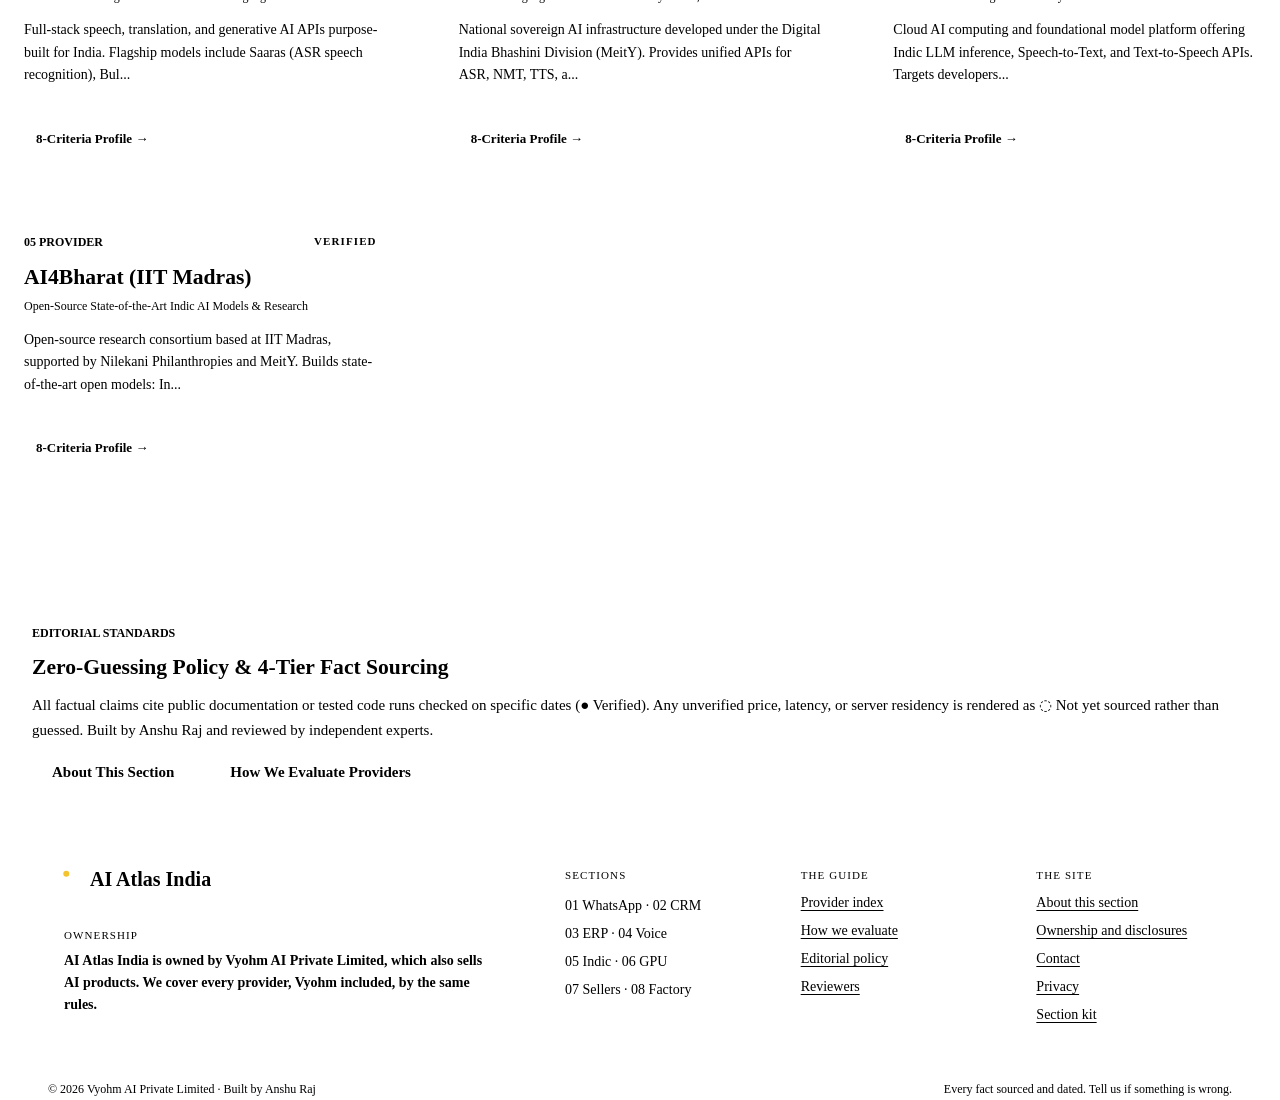
==== commit 8a0b53d7: "Version 0.2 -> Add publish workflow, tunnel support, and approved static answers" ====
--- a/frontend/index.html
+++ b/frontend/index.html
@@ -523,7 +523,7 @@
         </div>
         <!-- Category Filter Pills -->
         <div style="display: flex; gap: 8px; flex-wrap: wrap;" id="categoryFilterGroup">
-          <button class="atlas-badge atlas-badge--indic cat-filter-btn" data-cat="all" style="cursor: pointer;">ALL (6)</button>
+          <button class="atlas-badge atlas-badge--indic cat-filter-btn" data-cat="all" style="cursor: pointer;">ALL (5)</button>
           <button class="atlas-badge cat-filter-btn" data-cat="Speech & Voice" style="cursor: pointer;">SPEECH & VOICE</button>
           <button class="atlas-badge cat-filter-btn" data-cat="Translation & NMT" style="cursor: pointer;">TRANSLATION</button>
           <button class="atlas-badge cat-filter-btn" data-cat="Indic LLMs" style="cursor: pointer;">INDIC LLMS</button>
@@ -649,30 +649,6 @@
               By Moksh Desai
             </span>
             <a href="/answers/sarvam-ai-when-it-reaches-agi-says-hate.html" class="qa-read-link" style="font-weight: 600; font-size: 14px; text-decoration: none !important; border-bottom: none !important; color: var(--atlas-ink);">Read Answer →</a>
-          </div>
-        </article>
-
-        <article class="atlas-card qa-card" data-category="Indic LLMs" data-title="i used sarvam ai&#x27;s apis in my project, and the experience was excellent. the only missing feature is a text embedding model, which required me to use openai for embeddings. adding embeddings and vecto — ai atlas india">
-          <div>
-            <div style="display: flex; justify-content: space-between; align-items: center; flex-wrap: wrap; row-gap: 8px; column-gap: 16px; margin-bottom: 14px;">
-              <span class="atlas-badge atlas-badge--indic" style="white-space: nowrap; flex-shrink: 0; font-size: 11px; padding: 4px 8px; letter-spacing: 0.05em;">INDIC LLMS</span>
-              <span class="atlas-label" style="white-space: nowrap; font-size: 11px; color: var(--atlas-muted); text-align: right; flex-shrink: 0; margin-left: auto;">REVIEWED 26 November 2026</span>
-            </div>
-            <h3 class="atlas-h3" style="margin-bottom: 8px;">
-              <a href="/answers/i-used-sarvam-ai-s-apis-in-my-project-and-the-experienc.html" style="text-decoration: none !important; border-bottom: none !important; color: var(--atlas-ink);">I used Sarvam AI&#x27;s APIs in my project, and the experience was excellent. The only missing feature is a text embedding model, which required me to use OpenAI for embeddings. Adding embeddings and vecto — AI Atlas India</a>
-            </h3>
-            <p style="font-size: 14px; color: var(--atlas-muted); margin: 0 0 12px 0;">
-              Verified technical guide answering: I used Sarvam AI&#x27;s APIs in my project, and the experience was excellent. The only missing feature is a text embedding model, which required me to use OpenAI for embeddings. Adding embeddings and vecto. Working Python code, INR pricing, and benchmarks.
-            </p>
-            <div style="font-size: 11.5px; line-height: 1.45; color: var(--atlas-muted); margin-top: 10px; border-left: 2px solid var(--atlas-indic); padding-left: 8px; font-family: var(--atlas-font-mono);">
-              <strong style="color: var(--atlas-ink);">WHY PICKED:</strong> Picked because developers frequently ask about per-character INR billing and Indian accent accuracy.
-            </div>
-          </div>
-          <div style="padding-top: 16px; border-top: var(--atlas-row-rule); margin-top: 16px; display: flex; justify-content: space-between; align-items: center;">
-            <span style="font-size: 12px; font-family: var(--atlas-font-mono); color: var(--atlas-muted);">
-              By Moksh Desai
-            </span>
-            <a href="/answers/i-used-sarvam-ai-s-apis-in-my-project-and-the-experienc.html" class="qa-read-link" style="font-weight: 600; font-size: 14px; text-decoration: none !important; border-bottom: none !important; color: var(--atlas-ink);">Read Answer →</a>
           </div>
         </article>
 
